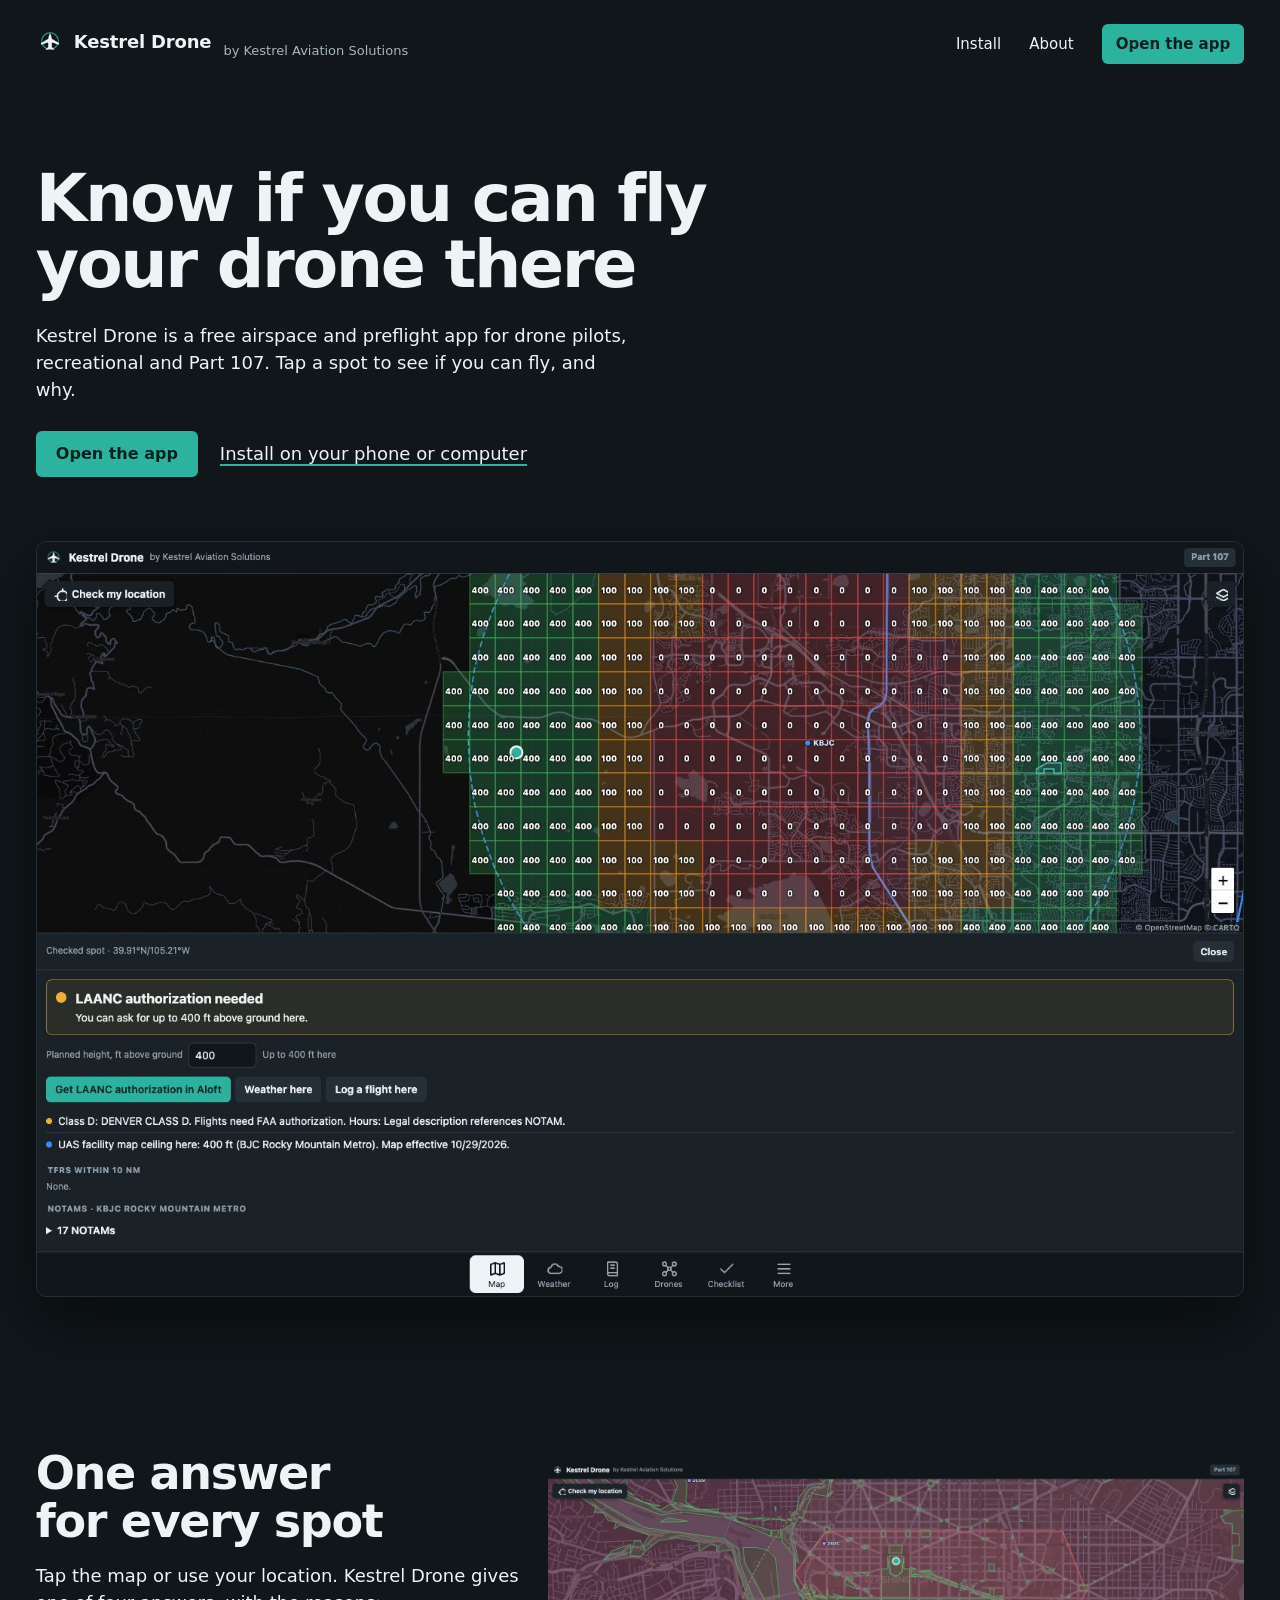
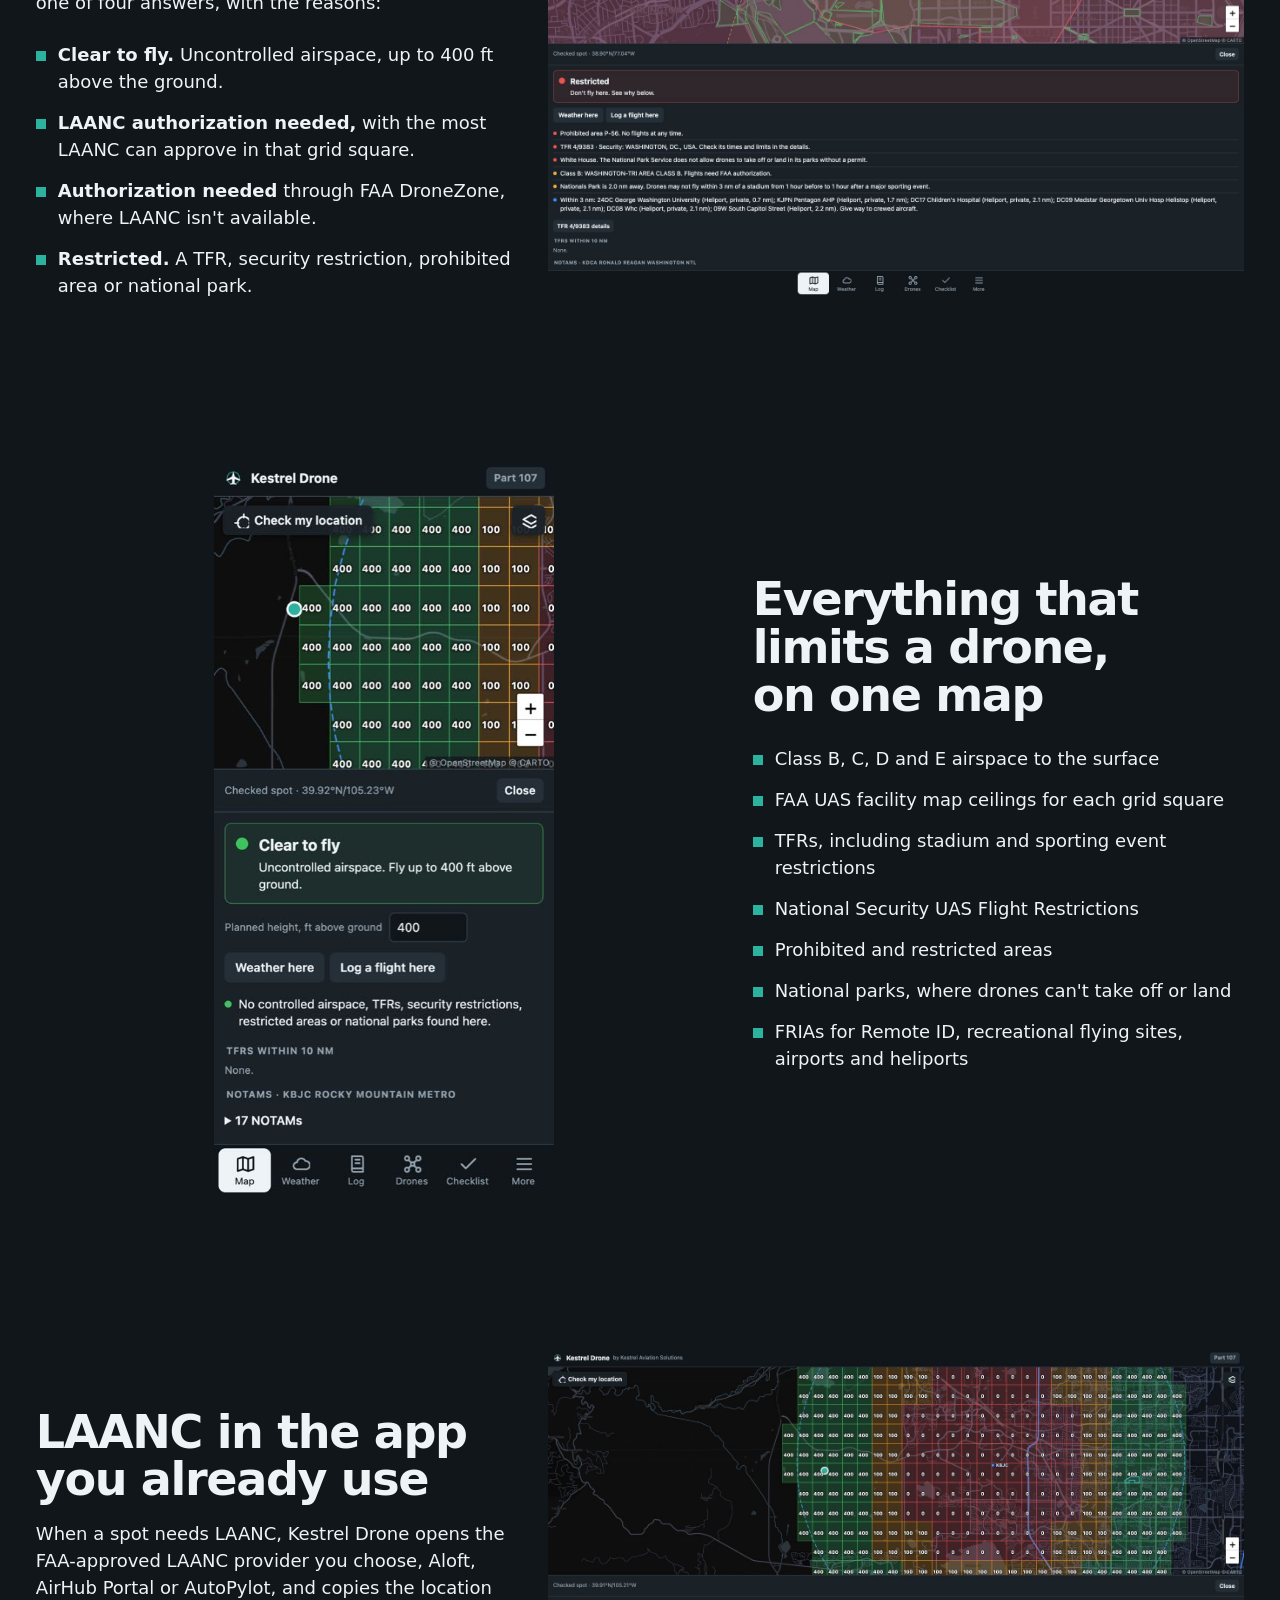
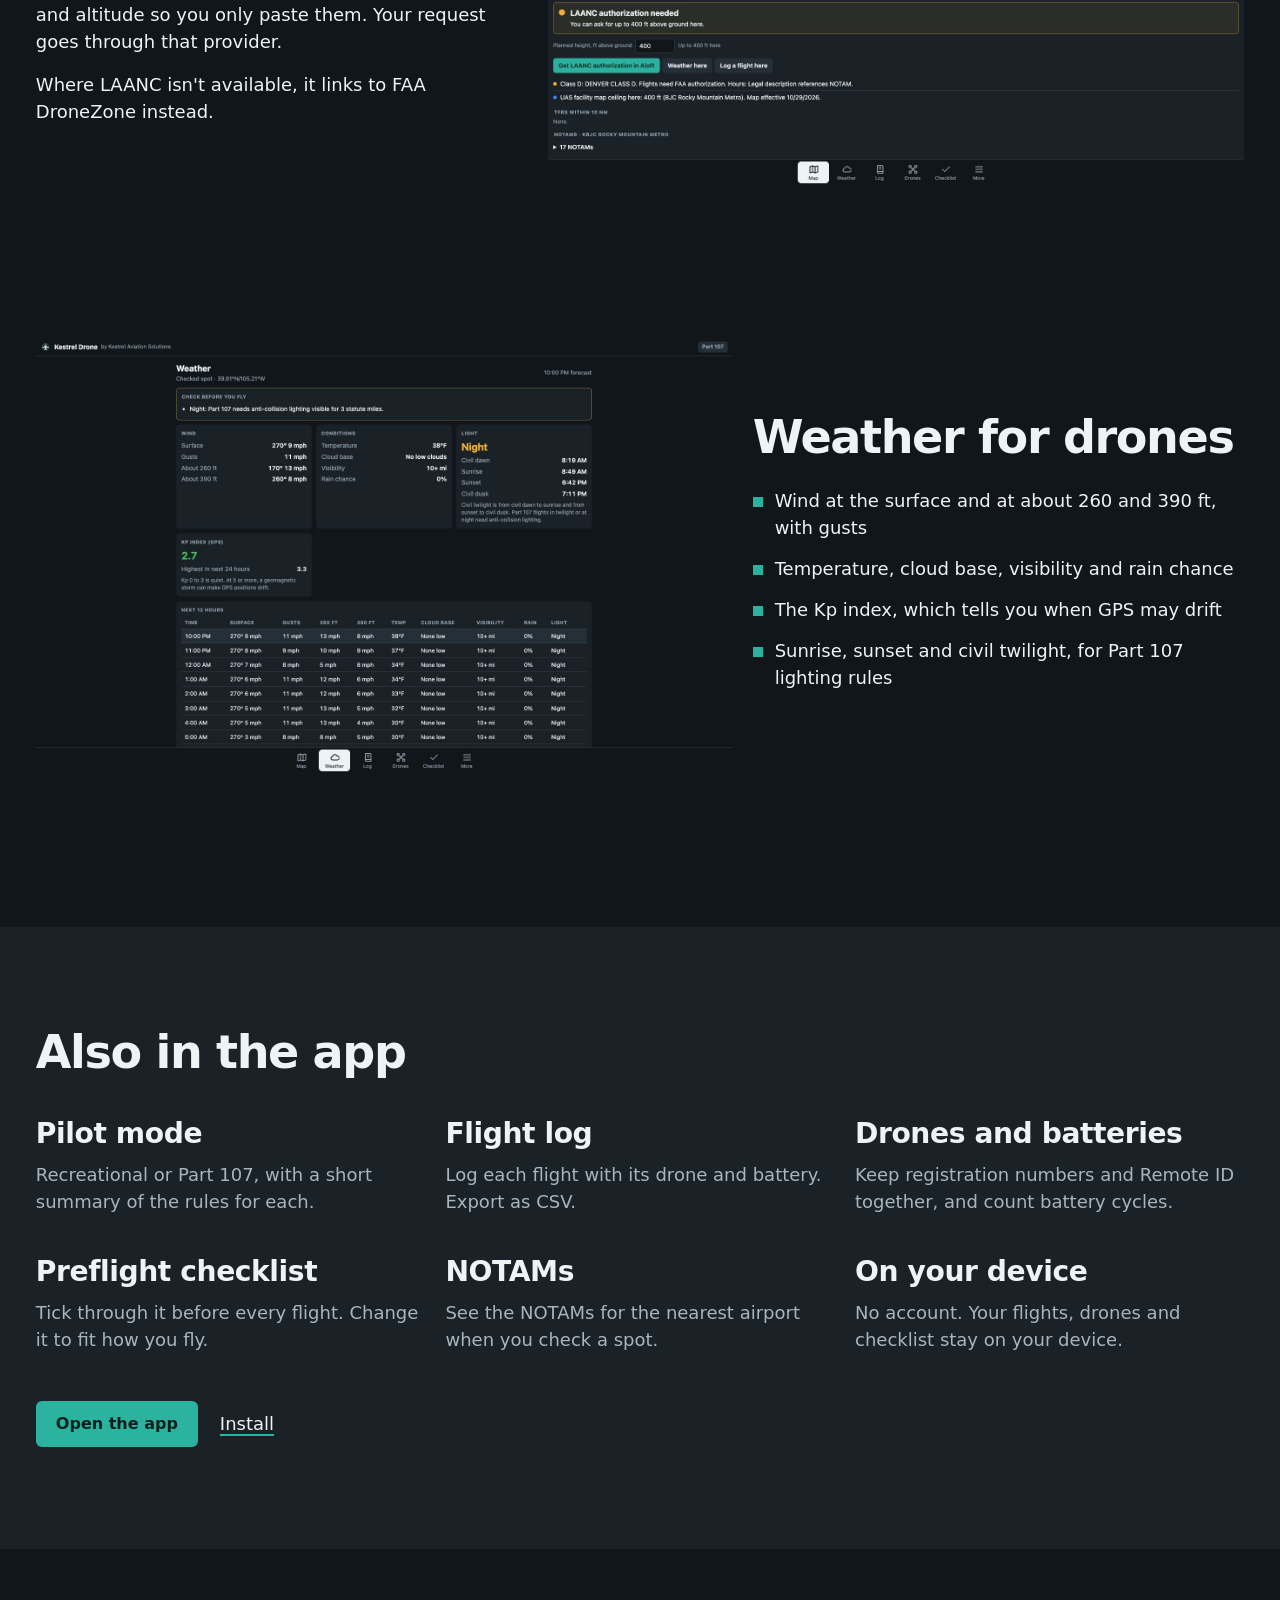
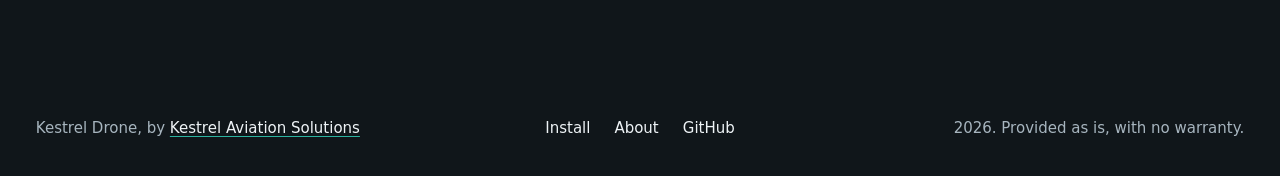
==== index.html @ 805af0ba "Kestrel Drone website: home, install, about and 404 pages Co-Authored-By: Claude Opus 5.5 <noreply@a" ====
<!doctype html>
<html lang="en">
<head>
<meta charset="utf-8">
<meta name="viewport" content="width=device-width, initial-scale=1">
<title>Kestrel Drone · Free airspace and preflight app for drone pilots</title>
<meta name="description" content="Kestrel Drone shows whether you can fly a drone at a spot, and why: controlled airspace with LAANC ceilings, TFRs, security restrictions and national parks. Drone weather, flight log and checklist. Free, for recreational and Part 107 pilots.">
<meta name="theme-color" content="#10161a">
<link rel="canonical" href="https://drone.kestrelaviation.tech/">
<meta property="og:type" content="website">
<meta property="og:site_name" content="Kestrel Drone">
<meta property="og:title" content="Kestrel Drone · Free airspace and preflight app for drone pilots">
<meta property="og:description" content="Kestrel Drone shows whether you can fly a drone at a spot, and why: controlled airspace with LAANC ceilings, TFRs, security restrictions and national parks. Drone weather, flight log and checklist. Free, for recreational and Part 107 pilots.">
<meta property="og:url" content="https://drone.kestrelaviation.tech/">
<meta property="og:image" content="https://drone.kestrelaviation.tech/img/laanc.jpg">
<meta name="twitter:card" content="summary_large_image">
<link rel="icon" href="/img/icon.svg" type="image/svg+xml">
<link rel="apple-touch-icon" href="/img/icon-180.png">
<link rel="stylesheet" href="/css/site.css">
</head>
<body>
<header class="nav">
  <div class="brand"><a class="mark" href="/"><img src="/img/icon-180.png" width="28" height="28" alt="">Kestrel Drone</a><a class="by-top" href="https://kestrelaviation.tech">by Kestrel Aviation Solutions</a></div>
  <nav aria-label="Main"><ul><li class=opt><a href="/install.html">Install</a></li><li class=opt><a href="/about.html">About</a></li><li><a class="btn sm" href="https://app.drone.kestrelaviation.tech/">Open the app</a></li></ul></nav>
</header>
<main>
<section class="hero wrap">
  <div class="copy">
    <h1>Know if you can fly your drone there</h1>
    <p>Kestrel Drone is a free airspace and preflight app for drone pilots, recreational and Part 107. Tap a spot to see if you can fly, and why.</p>
    <div class="acts">
      <a class="btn" href="https://app.drone.kestrelaviation.tech/">Open the app</a>
      <a class="link" href="/install.html">Install on your phone or computer</a>
    </div>
  </div>
  <div class="shot"><img src="/img/laanc.jpg" width="1600" height="1000" alt="Kestrel Drone showing the FAA facility map grid near Rocky Mountain Metro airport, with a checked spot that needs LAANC authorization up to 400 ft"></div>
</section>

<section class="wrap grid row" aria-labelledby="answer">
  <div class="text">
    <h2 id="answer">One answer for every spot</h2>
    <p>Tap the map or use your location. Kestrel Drone gives one of four answers, with the reasons:</p>
    <ul>
      <li><b>Clear to fly.</b> Uncontrolled airspace, up to 400 ft above the ground.</li>
      <li><b>LAANC authorization needed,</b> with the most LAANC can approve in that grid square.</li>
      <li><b>Authorization needed</b> through FAA DroneZone, where LAANC isn't available.</li>
      <li><b>Restricted.</b> A TFR, security restriction, prohibited area or national park.</li>
    </ul>
  </div>
  <div class="pic"><img src="/img/restricted.jpg" width="1600" height="1000" alt="Kestrel Drone at the White House: restricted, because of prohibited area P-56, a security TFR and the National Park Service" loading="lazy"></div>
</section>

<section class="wrap grid row flip" aria-labelledby="layers">
  <div class="pic" style="background:none"><img src="/img/phone.jpg" width="462" height="1000" alt="Kestrel Drone on a phone: a spot west of Rocky Mountain Metro that is clear to fly" loading="lazy" style="max-width:340px;margin:0 auto"></div>
  <div class="text">
    <h2 id="layers">Everything that limits a drone, on one map</h2>
    <ul>
      <li>Class B, C, D and E airspace to the surface</li>
      <li>FAA UAS facility map ceilings for each grid square</li>
      <li>TFRs, including stadium and sporting event restrictions</li>
      <li>National Security UAS Flight Restrictions</li>
      <li>Prohibited and restricted areas</li>
      <li>National parks, where drones can't take off or land</li>
      <li>FRIAs for Remote ID, recreational flying sites, airports and heliports</li>
    </ul>
  </div>
</section>

<section class="wrap grid row" aria-labelledby="laanc">
  <div class="text">
    <h2 id="laanc">LAANC in the app you already use</h2>
    <p>When a spot needs LAANC, Kestrel Drone opens the FAA-approved LAANC provider you choose, Aloft, AirHub Portal or AutoPylot, and copies the location and altitude so you only paste them. Your request goes through that provider.</p>
    <p>Where LAANC isn't available, it links to FAA DroneZone instead.</p>
  </div>
  <div class="pic"><img src="/img/laanc.jpg" width="1600" height="1000" alt="A spot near Rocky Mountain Metro needing LAANC authorization up to 400 ft, with the Get LAANC authorization button" loading="lazy"></div>
</section>

<section class="wrap grid row flip" aria-labelledby="weather">
  <div class="pic"><img src="/img/weather.jpg" width="1600" height="1000" alt="Kestrel Drone weather: wind at three heights, conditions, sunrise and twilight times, and the Kp index" loading="lazy"></div>
  <div class="text">
    <h2 id="weather">Weather for drones</h2>
    <ul>
      <li>Wind at the surface and at about 260 and 390 ft, with gusts</li>
      <li>Temperature, cloud base, visibility and rain chance</li>
      <li>The Kp index, which tells you when GPS may drift</li>
      <li>Sunrise, sunset and civil twilight, for Part 107 lighting rules</li>
    </ul>
  </div>
</section>

<section class="field" aria-labelledby="also">
  <div class="wrap">
    <h2 id="also">Also in the app</h2>
    <div class="grid cols">
      <div><h3>Pilot mode</h3><p class="soft">Recreational or Part 107, with a short summary of the rules for each.</p></div>
      <div><h3>Flight log</h3><p class="soft">Log each flight with its drone and battery. Export as CSV.</p></div>
      <div><h3>Drones and batteries</h3><p class="soft">Keep registration numbers and Remote ID together, and count battery cycles.</p></div>
      <div><h3>Preflight checklist</h3><p class="soft">Tick through it before every flight. Change it to fit how you fly.</p></div>
      <div><h3>NOTAMs</h3><p class="soft">See the NOTAMs for the nearest airport when you check a spot.</p></div>
      <div><h3>On your device</h3><p class="soft">No account. Your flights, drones and checklist stay on your device.</p></div>
    </div>
    <div class="acts" style="margin-top: 48px"><a class="btn" href="https://app.drone.kestrelaviation.tech/">Open the app</a><a class="link" href="/install.html">Install</a></div>
  </div>
</section>

</main>
<footer>
  <div>Kestrel Drone, by <a class="by" href="https://kestrelaviation.tech">Kestrel Aviation Solutions</a></div>
  <nav aria-label="Footer"><a href="/install.html">Install</a><a href="/about.html">About</a><a href="https://github.com/algophobic-dev/kestrel-drone">GitHub</a></nav>
  <div class="end">2026. Provided as is, with no warranty.</div>
</footer>
</body>
</html>
---- css/site.css ----
/* Kestrel EFB website. Same colours and typeface as the app. */
:root {
  --ground: #10161a; --panel: #1a2228; --raised: #252f37;
  --ink: #eef3f6; --soft: #a7b5bf; --accent: #2bb3a0; --accent-ink: #06211d;
  --band-1: #12544b; --band-2: #1c3f66; --band-3: #5a4410; --band-4: #1d4f2c; --band-5: #5a2330;
  --vfr: #3fc35f; --mvfr: #3d8bff; --ifr: #ef4444; --lifr: #e05ad8;
  --font: system-ui, -apple-system, "Segoe UI", Roboto, "Helvetica Neue", Arial, sans-serif;
  --display: clamp(44px, 5.2vw, 80px); --h2: clamp(32px, 3.6vw, 56px); --statement: clamp(22px, 2.2vw, 30px);
  --body: 18px; --small: 15px;
  --m: clamp(20px, 2.8vw, 40px); --gap: clamp(96px, 12vw, 176px); --r: 6px;
  --ease: cubic-bezier(.2, .7, .2, 1);
}
* { box-sizing: border-box; }
html { -webkit-text-size-adjust: 100%; scroll-behavior: smooth; }
body { margin: 0; background: var(--ground); color: var(--ink); font: var(--body)/1.5 var(--font); overflow-x: hidden; }
img { display: block; max-width: 100%; height: auto; }
a { color: inherit; }
h1, h2, h3, p { margin: 0; }
h1 { font-size: var(--display); line-height: 1; letter-spacing: -.035em; font-weight: 650; text-wrap: balance; }
h2 { font-size: var(--h2); line-height: 1.04; letter-spacing: -.03em; font-weight: 650; text-wrap: balance; }
h3 { font-size: var(--statement); line-height: 1.2; letter-spacing: -.015em; font-weight: 600; }
p { max-width: 62ch; }
.soft { color: var(--soft); }
.small { font-size: var(--small); }
:focus-visible { outline: 3px solid var(--accent); outline-offset: 3px; }
::selection { background: var(--accent); color: var(--accent-ink); }
.sr { position: absolute; width: 1px; height: 1px; overflow: hidden; clip-path: inset(50%); white-space: nowrap; }

.wrap { padding-inline: var(--m); }
.grid { display: grid; grid-template-columns: repeat(12, minmax(0, 1fr)); column-gap: clamp(12px, 1.6vw, 24px); }
section { margin-top: var(--gap); }

/* Navigation: wordmark, links, one action */
.nav { display: flex; align-items: center; justify-content: space-between; gap: 16px; padding: 24px var(--m); font-size: var(--small); }
.nav .mark { display: flex; align-items: center; gap: 10px; white-space: nowrap; font-weight: 700; font-size: 18px; text-decoration: none; letter-spacing: -.01em; }
.nav .mark img { width: 28px; height: 28px; border-radius: 6px; }
.brand { display: flex; align-items: baseline; gap: 12px; min-width: 0; }
.by-top { font-size: 13px; color: var(--soft); text-decoration: none; white-space: nowrap; }
.by-top:hover, footer .by:hover { color: var(--accent); }
footer .by { color: var(--ink); text-underline-offset: 3px; text-decoration-color: var(--accent); }
.nav ul { display: flex; align-items: center; gap: clamp(14px, 2.2vw, 30px); list-style: none; margin: 0; padding: 0; }
.nav a { text-decoration: none; }
.nav ul a:not(.btn) { padding: 10px 0; }
.nav ul a:not(.btn):hover, .nav a[aria-current] { color: var(--accent); }

/* Buttons: flat, one fill, small radius */
.btn { display: inline-flex; align-items: center; justify-content: center; min-height: 46px; padding: 0 20px; border-radius: var(--r); border: 0; cursor: pointer;
  background: var(--accent); color: var(--accent-ink); font: 600 16px/1 var(--font); white-space: nowrap; text-decoration: none; transition: transform .15s var(--ease), background .15s; }
.btn:hover { background: #39c9b5; transform: translateY(-1px); }
.btn:active { transform: translateY(1px) scale(.98); }
.btn.quiet { background: var(--raised); color: var(--ink); }
.btn.quiet:hover { background: #303c46; }
.btn.dark { background: var(--accent-ink); color: var(--ink); }
.btn.dark:hover { background: #0b332d; }
.btn.sm { min-height: 40px; padding: 0 14px; font-size: var(--small); }
.link { text-decoration: underline; text-underline-offset: 4px; text-decoration-thickness: 2px; text-decoration-color: var(--accent); transition: color .15s; }
.link:hover { color: var(--accent); }
.acts { display: flex; flex-wrap: wrap; align-items: center; gap: 14px 22px; margin-top: 28px; }

/* Home hero: text, then the app */
.hero { margin-top: 0; padding-top: clamp(36px, 6vw, 80px); }
.hero .copy { max-width: 760px; }
.hero .copy p { margin-top: 24px; max-width: 52ch; }
.hero .shot { margin-top: clamp(40px, 5vw, 64px); border-radius: 10px; overflow: hidden; border: 1px solid var(--raised); box-shadow: 0 24px 60px rgba(0, 0, 0, .45); }
.hero .shot img { width: 100%; }

/* What's in the app */
.feats { row-gap: 12px; margin-top: 32px; }
.feat { grid-column: span 4; background: var(--panel); border-radius: var(--r); padding: 24px; }
.feat h3 { font-size: 22px; }
.feat p { margin-top: 8px; }
.more { margin-top: 24px; }

/* Weather check between two airports */
.check { padding-block: clamp(48px, 6vw, 80px); background: var(--panel); }
.check .lead2 { margin-top: 12px; }
.route-form { display: flex; flex-wrap: wrap; align-items: end; gap: 12px 16px; margin-top: 28px; }
.route-form label { display: flex; flex-direction: column; gap: 6px; font-size: var(--small); font-weight: 600; }
.route-form input { width: 160px; height: 52px; padding: 0 14px; border: 2px solid #3a4853; border-radius: var(--r); background: var(--ground); color: var(--ink);
  font: 600 22px/1 var(--font); letter-spacing: .04em; text-transform: uppercase; }
.route-form input::placeholder { color: #5d6b75; text-transform: none; letter-spacing: 0; font-weight: 400; font-size: 17px; }
.route-form input:hover { border-color: #52626e; }
.route-form input:focus { outline: none; border-color: var(--accent); }
.route-form .btn { height: 52px; }
.check .hint { margin-top: 14px; }
.answer { display: grid; grid-template-columns: repeat(12, minmax(0, 1fr)); column-gap: clamp(12px, 1.6vw, 24px); row-gap: 20px; margin-top: 32px; align-items: start; }
.answer > p { grid-column: 1 / -1; }
.leg { grid-column: span 4; }
.leg .big { font-size: var(--h2); font-weight: 650; letter-spacing: -.03em; line-height: 1.05; font-variant-numeric: tabular-nums; }
.leg .soft { margin-top: 8px; }
.stn { grid-column: span 4; background: var(--raised); border-radius: var(--r); padding: 18px 20px; }
.stn .id { display: flex; align-items: center; gap: 10px; font-weight: 700; font-size: var(--statement); }
.stn .cat { font-size: var(--small); font-weight: 700; padding: 3px 8px; border-radius: 4px; color: #06120a; }
.stn .name { color: var(--soft); font-size: var(--small); margin-top: 2px; }
.stn dl { display: grid; grid-template-columns: auto 1fr; gap: 4px 16px; margin: 12px 0 0; font-size: var(--body); font-variant-numeric: tabular-nums; }
.stn dt { color: var(--soft); } .stn dd { margin: 0; text-align: right; font-weight: 600; }
.stn .raw { margin-top: 12px; font-size: var(--small); color: var(--soft); overflow-wrap: anywhere; }
.examples { display: flex; flex-wrap: wrap; gap: 10px; margin-top: 16px; align-items: center; }

/* Drag through the stages */
.stages { margin-top: var(--gap); }
.stages .split { display: grid; grid-template-columns: 1fr 1fr; min-height: min(78svh, 760px); }
.stages .say { background: var(--band-2); padding: clamp(32px, 5vw, 72px) var(--m) 150px; transition: background .3s; }
.stages .say h2 { font-size: clamp(36px, 4.6vw, 76px); }
.stages .say p { margin-top: 20px; max-width: 34ch; }
.stages .see { background: var(--panel); display: grid; place-items: center; padding: clamp(24px, 4vw, 56px) clamp(20px, 3vw, 48px) 150px; overflow: hidden; }
.stages .see .frame { position: relative; width: 100%; aspect-ratio: 16 / 10; border-radius: var(--r); overflow: hidden; }
.stages .see img { position: absolute; inset: 0; width: 100%; height: 100%; object-fit: cover; object-position: left top; opacity: 0; transition: opacity .25s; }
.stages .see img.on { opacity: 1; }
.stages .fade { transition: opacity .2s; }
.stages .control { margin-top: -126px; padding: 0 var(--m) 28px; position: relative; }
.stages input[type=range] { -webkit-appearance: none; appearance: none; width: 100%; height: 32px; background: none; margin: 0; cursor: pointer; }
.stages .track { position: relative; height: 32px; }
.stages .track::before, .stages .track i { content: ""; position: absolute; left: 0; top: 12px; height: 8px; }
.stages .track::before { right: 0; background: rgba(238, 243, 246, .28); }
.stages .track i { width: var(--pos, 0%); background: var(--ink); transition: width .15s; }
.stages .track input { position: absolute; inset: 0; }
.stages input[type=range]::-webkit-slider-runnable-track { height: 8px; background: none; }
.stages input[type=range]::-moz-range-track { height: 8px; background: none; }
.stages input[type=range]::-webkit-slider-thumb { -webkit-appearance: none; width: 32px; height: 32px; margin-top: -12px; background: var(--accent); border: 0; border-radius: 0; transition: transform .15s var(--ease); }
.stages input[type=range]::-moz-range-thumb { width: 32px; height: 32px; background: var(--accent); border: 0; border-radius: 0; }
.stages input[type=range]:active::-webkit-slider-thumb { transform: scale(1.15); }
.stages .names { display: grid; grid-template-columns: repeat(4, 1fr); margin-top: 8px; font-size: var(--small); }
.stages .names button { all: unset; cursor: pointer; color: rgba(238, 243, 246, .7); padding: 8px 0; min-height: 28px; transition: color .2s; }
.stages .names button:nth-child(2) { text-align: center; transform: translateX(-17%); } .stages .names button:nth-child(3) { text-align: center; transform: translateX(17%); } .stages .names button:nth-child(4) { text-align: right; }
.stages .names button.on, .stages .names button:hover { color: var(--ink); font-weight: 600; }
.stages .names button:focus-visible { outline: 3px solid var(--accent); }

/* Closing action tiles: a row cropped from a longer one */
.tiles { display: grid; grid-template-columns: 1.6fr 8fr 1.6fr; gap: 12px; margin-inline: -6vw; margin-top: var(--gap); }
.tile { height: 380px; border-radius: var(--r); overflow: hidden; }
.tile.photo img { width: 100%; height: 100%; object-fit: cover; }
.tile.flat { background: var(--band-2); }
.tile.act { background: var(--accent); color: var(--accent-ink); display: flex; flex-direction: column; justify-content: center; padding: 40px clamp(24px, 4vw, 56px); }
.tile.act h2 { font-size: clamp(30px, 3vw, 44px); }
.tile.act p { margin-top: 12px; max-width: 46ch; }
.tile.act .link { text-decoration-color: var(--accent-ink); }
.tile.act .link:hover { color: #0f4039; }

/* Inner pages */
.page-head { margin-top: 0; padding-top: clamp(40px, 7vw, 96px); }
.page-head .lead { margin-top: 24px; font-size: var(--statement); line-height: 1.3; max-width: 34ch; }
.pic.trio { display: grid; grid-template-columns: 1fr 1.6fr; grid-template-rows: repeat(3, 1fr); gap: 12px; background: none; }
.pic.trio img { width: 100%; height: 100%; object-fit: cover; border-radius: var(--r); }
.pic.trio img:first-child { grid-row: 1 / -1; object-position: top; }
.row { align-items: center; row-gap: 28px; }
.row .text { grid-column: 1 / span 5; }
.row .pic { grid-column: 6 / -1; border-radius: var(--r); overflow: hidden; background: var(--panel); }
.row.flip .text { grid-column: 8 / -1; order: 2; }
.row.flip .pic { grid-column: 1 / span 7; }
.row.narrow .pic { grid-column: 8 / span 4; }
.row .text p { margin-top: 16px; }
.row ul, .cols ul { margin: 18px 0 0; padding: 0; list-style: none; }
.row li, .cols li { padding: 7px 0 7px 22px; position: relative; }
.row li::before, .cols li::before { content: ""; position: absolute; left: 0; top: 17px; width: 10px; height: 10px; background: var(--accent); }
.pic img { width: 100%; transition: transform 1.2s var(--ease); }
.pic:hover img { transform: scale(1.03); }
.field { background: var(--panel); padding-block: clamp(56px, 8vw, 112px); }
.cols { row-gap: 40px; margin-top: 40px; }
.cols > div { grid-column: span 4; }
.cols h3 + p { margin-top: 10px; }

/* Download blocks */
.gets { row-gap: 12px; margin-top: clamp(40px, 6vw, 72px); }
.get { grid-column: span 6; background: var(--panel); border-radius: var(--r); padding: clamp(24px, 3vw, 40px); display: flex; flex-direction: column; }
.get.main { grid-column: 1 / -1; background: var(--accent); color: var(--accent-ink); }
.get h2 { font-size: clamp(28px, 2.6vw, 40px); }
.get p { margin-top: 12px; }
.get ol { margin: 16px 0 0; padding-left: 22px; } .get li { padding: 4px 0; }
.get .acts { margin-top: auto; padding-top: 24px; }

/* Footer: one quiet line */
footer { margin-top: clamp(120px, 18svh, 220px); padding: 0 var(--m) 30px; display: grid; grid-template-columns: 1fr auto 1fr; gap: 16px 24px; align-items: baseline; font-size: var(--small); color: var(--soft); }
footer nav { display: flex; gap: 24px; flex-wrap: wrap; }
footer nav a { color: var(--ink); text-decoration: none; padding: 6px 0; }
footer nav a:hover { color: var(--accent); }
footer .end { text-align: right; }
.credit { margin: 0 var(--m) 24px; font-size: var(--small); color: var(--soft); max-width: none; }

/* Motion: parts of each section rise in turn; content stays visible without script */
.js [data-rise] { opacity: 0; transform: translateY(24px); transition: opacity .7s var(--ease), transform .7s var(--ease); transition-delay: calc(var(--i, 0) * 80ms); }
.js [data-rise].in { opacity: 1; transform: none; }
.drift img { animation: drift 26s ease-in-out infinite alternate; }
@keyframes drift { from { transform: scale(1.02) translate3d(0, 0, 0); } to { transform: scale(1.1) translate3d(-2%, -2%, 0); } }
@media (prefers-reduced-motion: reduce) {
  html { scroll-behavior: auto; }
  .js [data-rise] { opacity: 1; transform: none; clip-path: none; transition: none; }
  .drift img { animation: none; }
  * { transition-duration: .01ms !important; }
}

@media (max-width: 900px) {
  .leg, .stn { grid-column: span 6; }
  .feat { grid-column: span 6; }
  .cols > div { grid-column: span 6; }
  .row { row-gap: 0; padding-top: 6px; }
  .row .text, .row.flip .text { display: contents; }
  .row .text > * { grid-column: 1 / -1; order: -1; }
  .row .pic { margin-top: 28px; }
  .row .pic, .row.flip .pic, .row.narrow .pic { grid-column: 1 / -1; }
  .get { grid-column: 1 / -1; }
}
@media (max-width: 700px) {
  :root { --display: 10vw; --h2: 8.4vw; --statement: 21px; --body: 17px; }
  .nav { padding-block: 16px; }
  .nav ul li.opt, .nav ul li.opt2 { display: none; }
  .by-top { display: none; }
  .head2 > * { grid-column: 1 / -1 !important; }
  .head2 p { margin-top: 12px; }
  .stages .see .frame { aspect-ratio: 4 / 3; }
  .hero { padding-top: 28px; }
  .feat { grid-column: 1 / -1; }
  .route-form label { flex: 1 1 120px; }
  .route-form input { width: 100%; }
  .route-form .btn { flex: 1 1 100%; }
  .leg, .stn { grid-column: 1 / -1; }
  .examples .btn { flex: 1 1 auto; }
  .stages .split { grid-template-columns: 1fr; min-height: 0; }
  .stages .see { order: 1; padding: 20px var(--m) 20px; }
  .stages .control { order: 2; margin-top: 0; padding: 12px var(--m) 4px; background: var(--band-2); }
  .stages .say { order: 3; padding: 12px var(--m) 40px; }
  .stages .say h2 { font-size: 9vw; }
  .stages .inner { display: flex; flex-direction: column; }
  .stages .split { display: contents; }
  .tiles { grid-template-columns: 1fr 1fr; margin-inline: var(--m); }
  .tile { height: 120px; }
  .tile.act { grid-column: 1 / -1; order: -1; height: auto; min-height: 300px; padding: 32px 24px; }
  .tile.act h2 { font-size: 28px; }
  .cols > div { grid-column: 1 / -1; }
  footer { grid-template-columns: 1fr; gap: 8px; margin-top: 20svh; padding-bottom: 24px; }
  footer .end { text-align: left; }
}
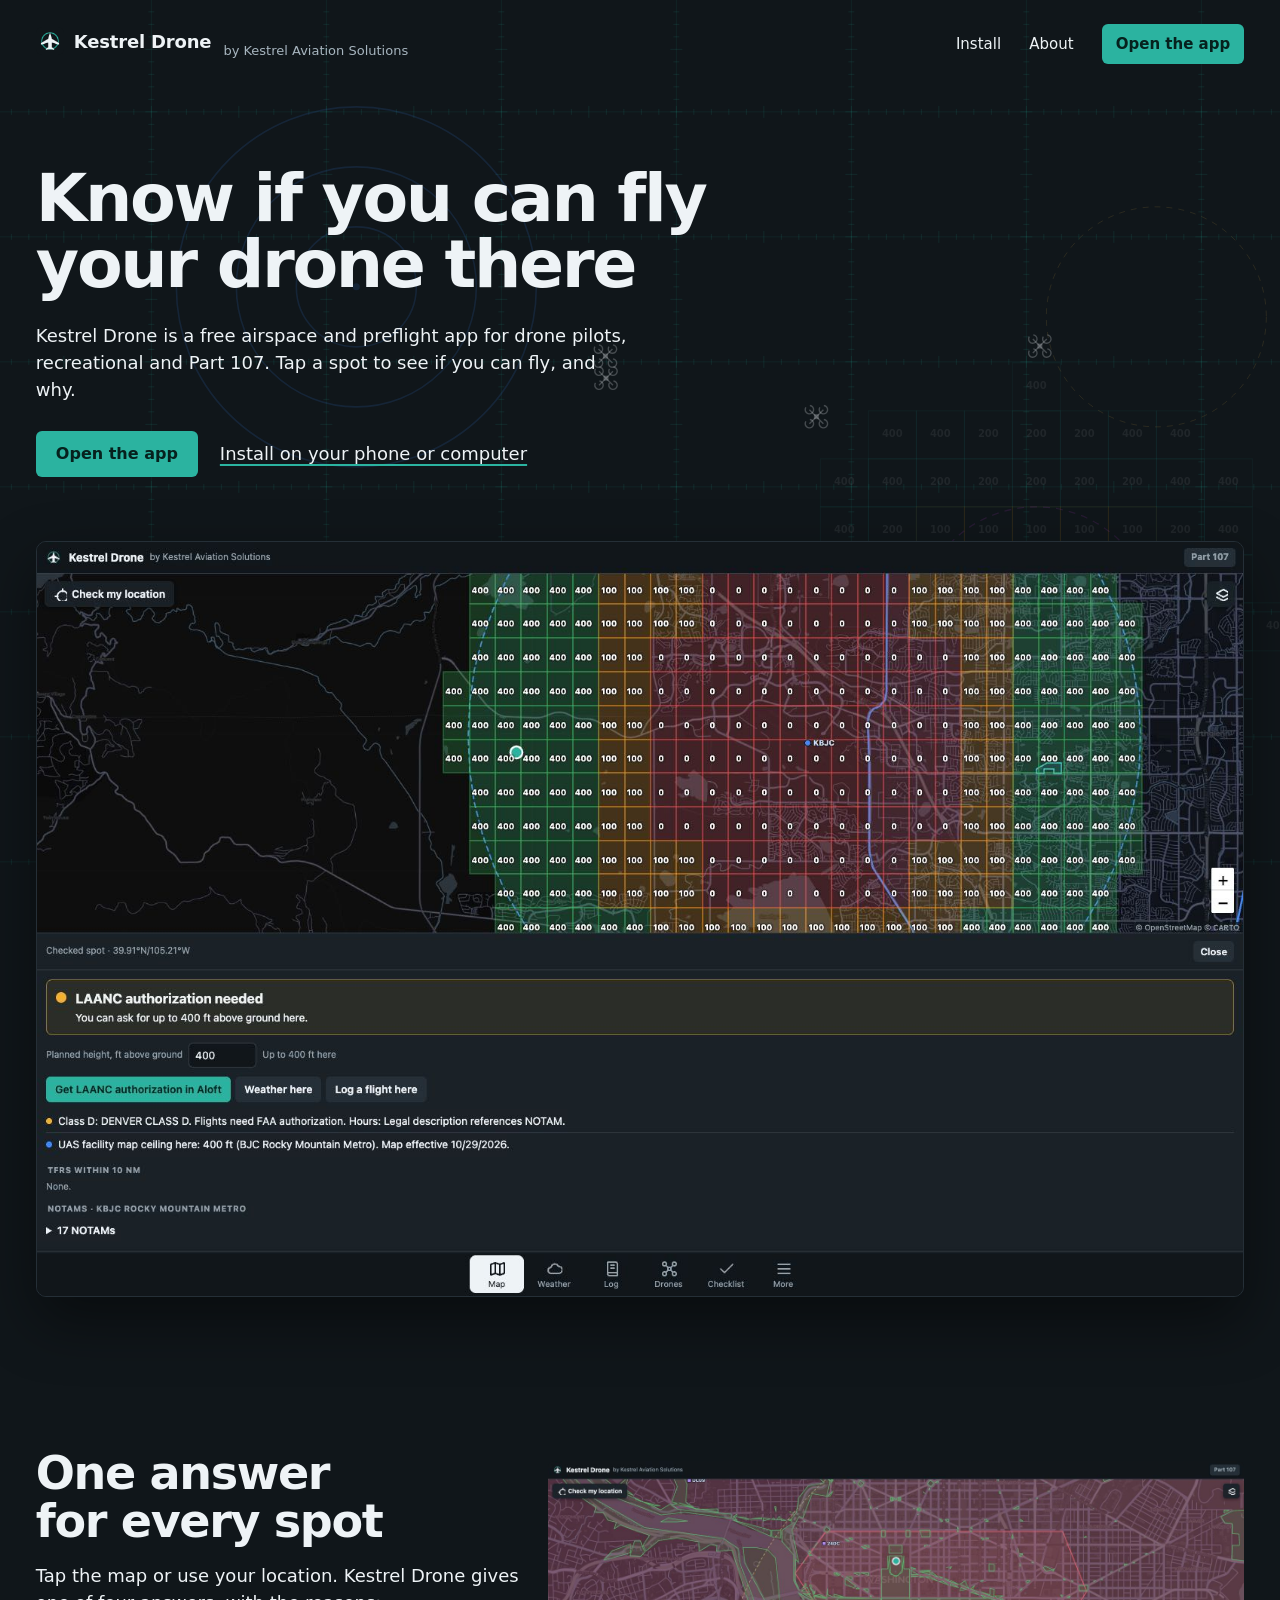
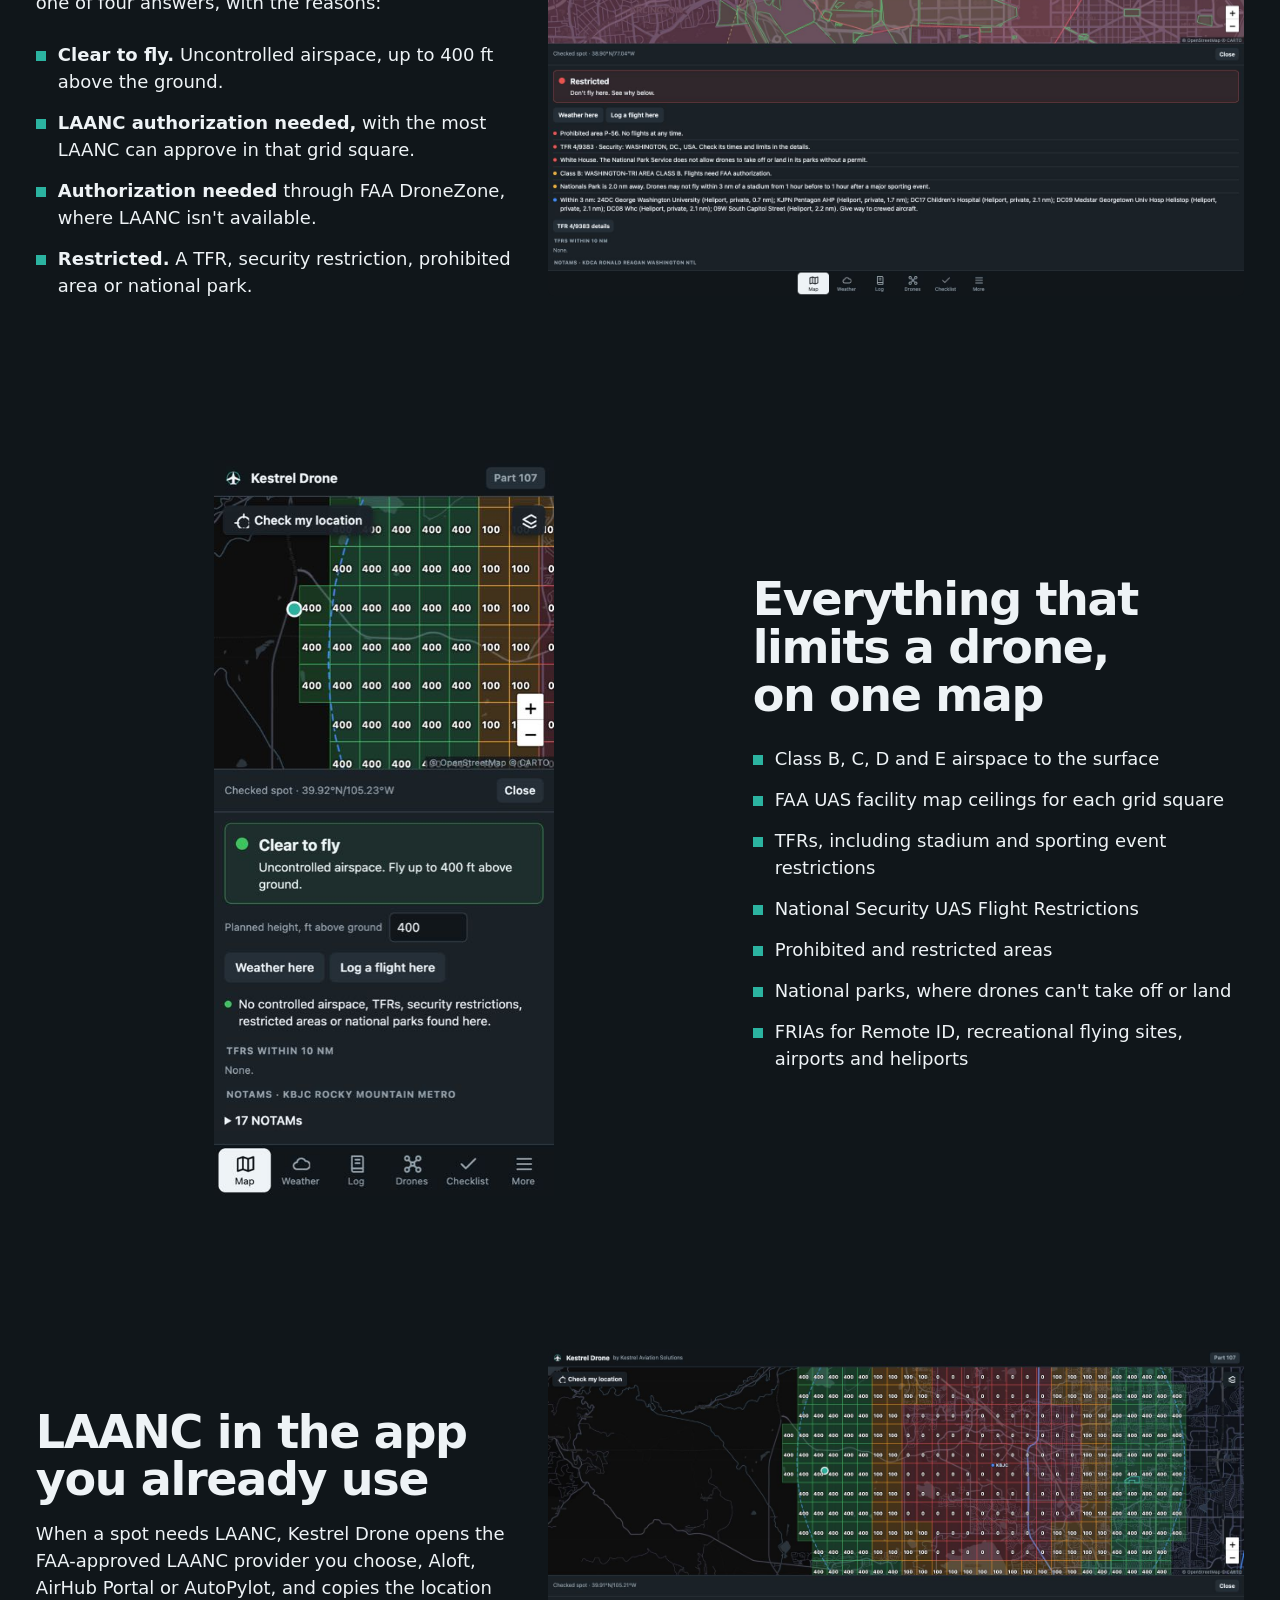
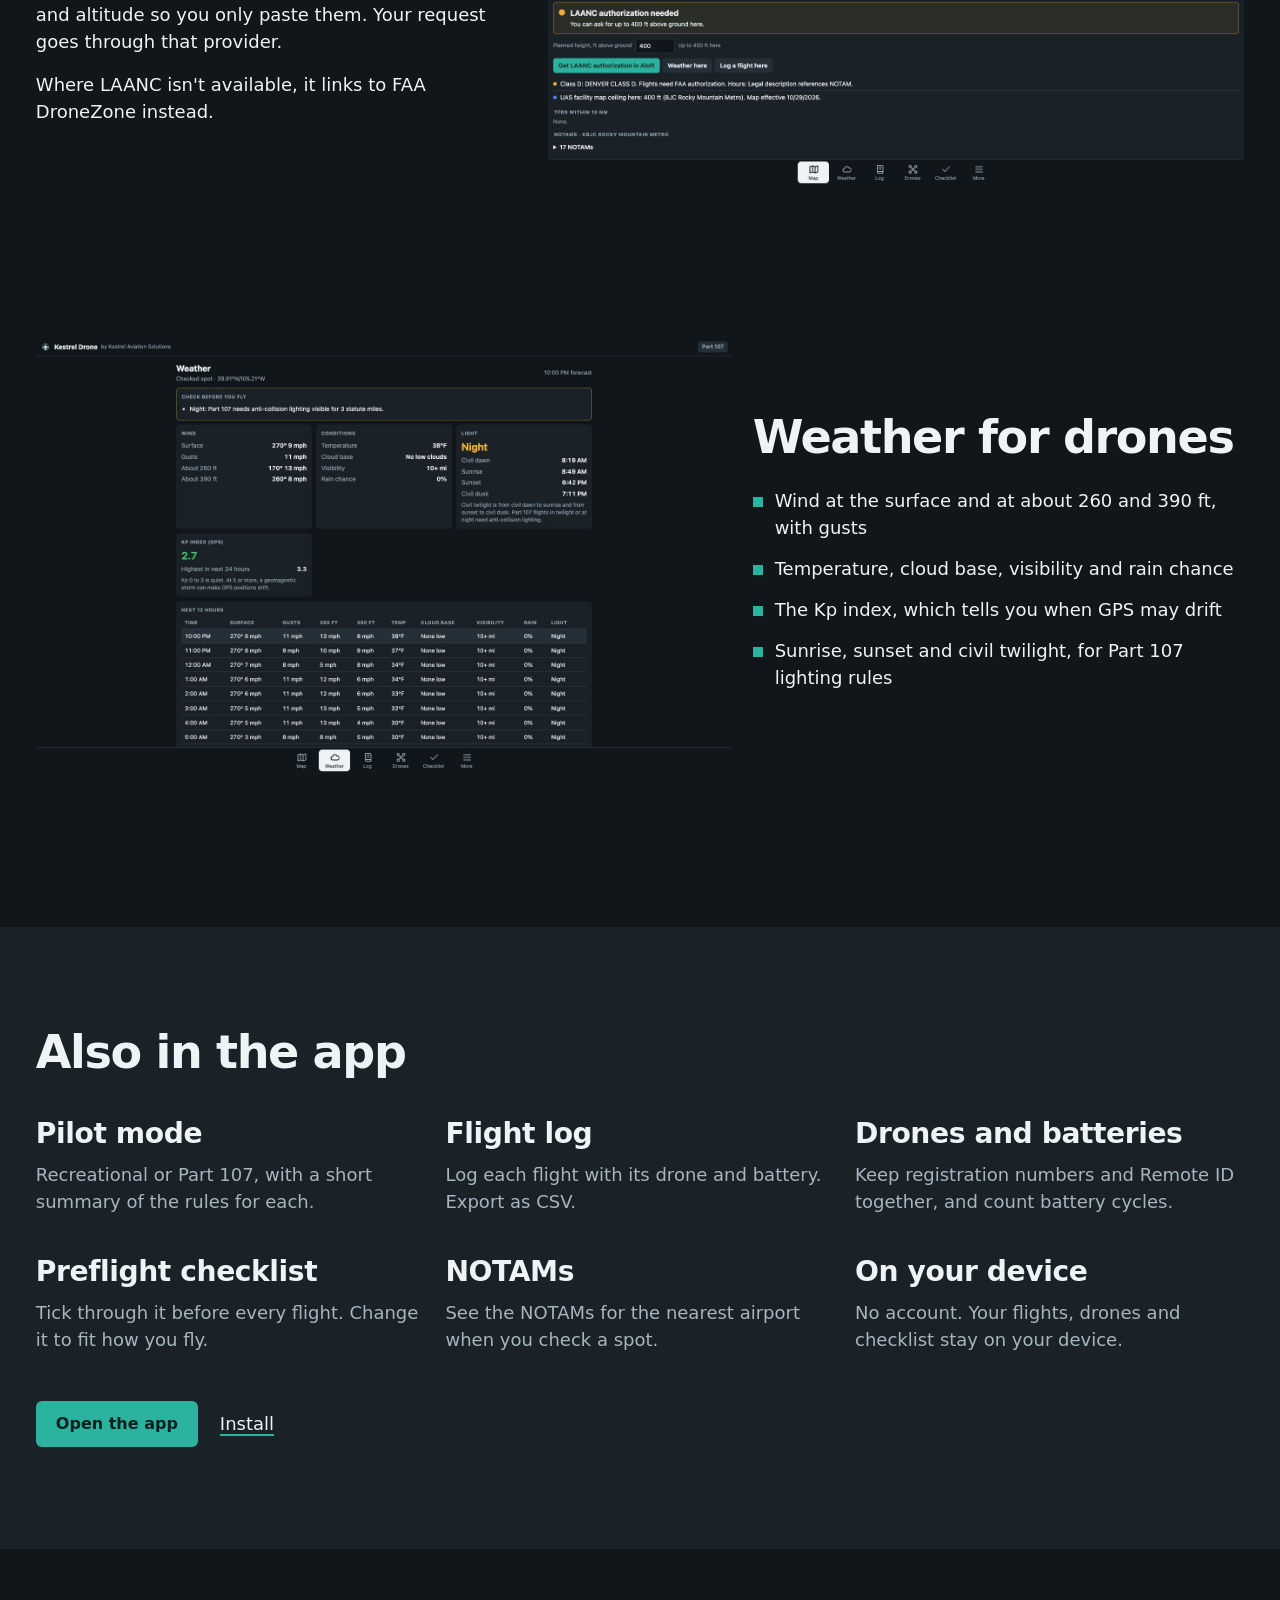
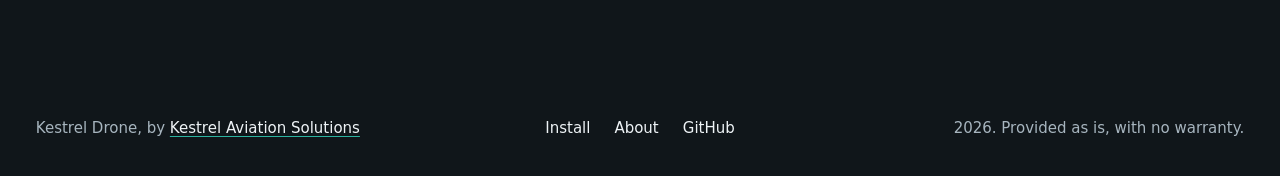
==== commit fe773e84: "Moving chart background with drones Co-Authored-By: Claude Opus 5.5 <noreply@anthropic.com>" ====
--- a/index.html
+++ b/index.html
@@ -15,6 +15,7 @@
 <meta property="og:image" content="https://drone.kestrelaviation.tech/img/laanc.jpg">
 <meta name="twitter:card" content="summary_large_image">
 <link rel="icon" href="/img/icon.svg" type="image/svg+xml">
+<link rel="icon" href="/img/favicon.png" type="image/png" sizes="64x64">
 <link rel="apple-touch-icon" href="/img/icon-180.png">
 <link rel="stylesheet" href="/css/site.css">
 </head>
@@ -109,5 +110,6 @@
   <nav aria-label="Footer"><a href="/install.html">Install</a><a href="/about.html">About</a><a href="https://github.com/algophobic-dev/kestrel-drone">GitHub</a></nav>
   <div class="end">2026. Provided as is, with no warranty.</div>
 </footer>
+<script src="/js/bg.js" data-mode="drone" defer></script>
 </body>
 </html>
